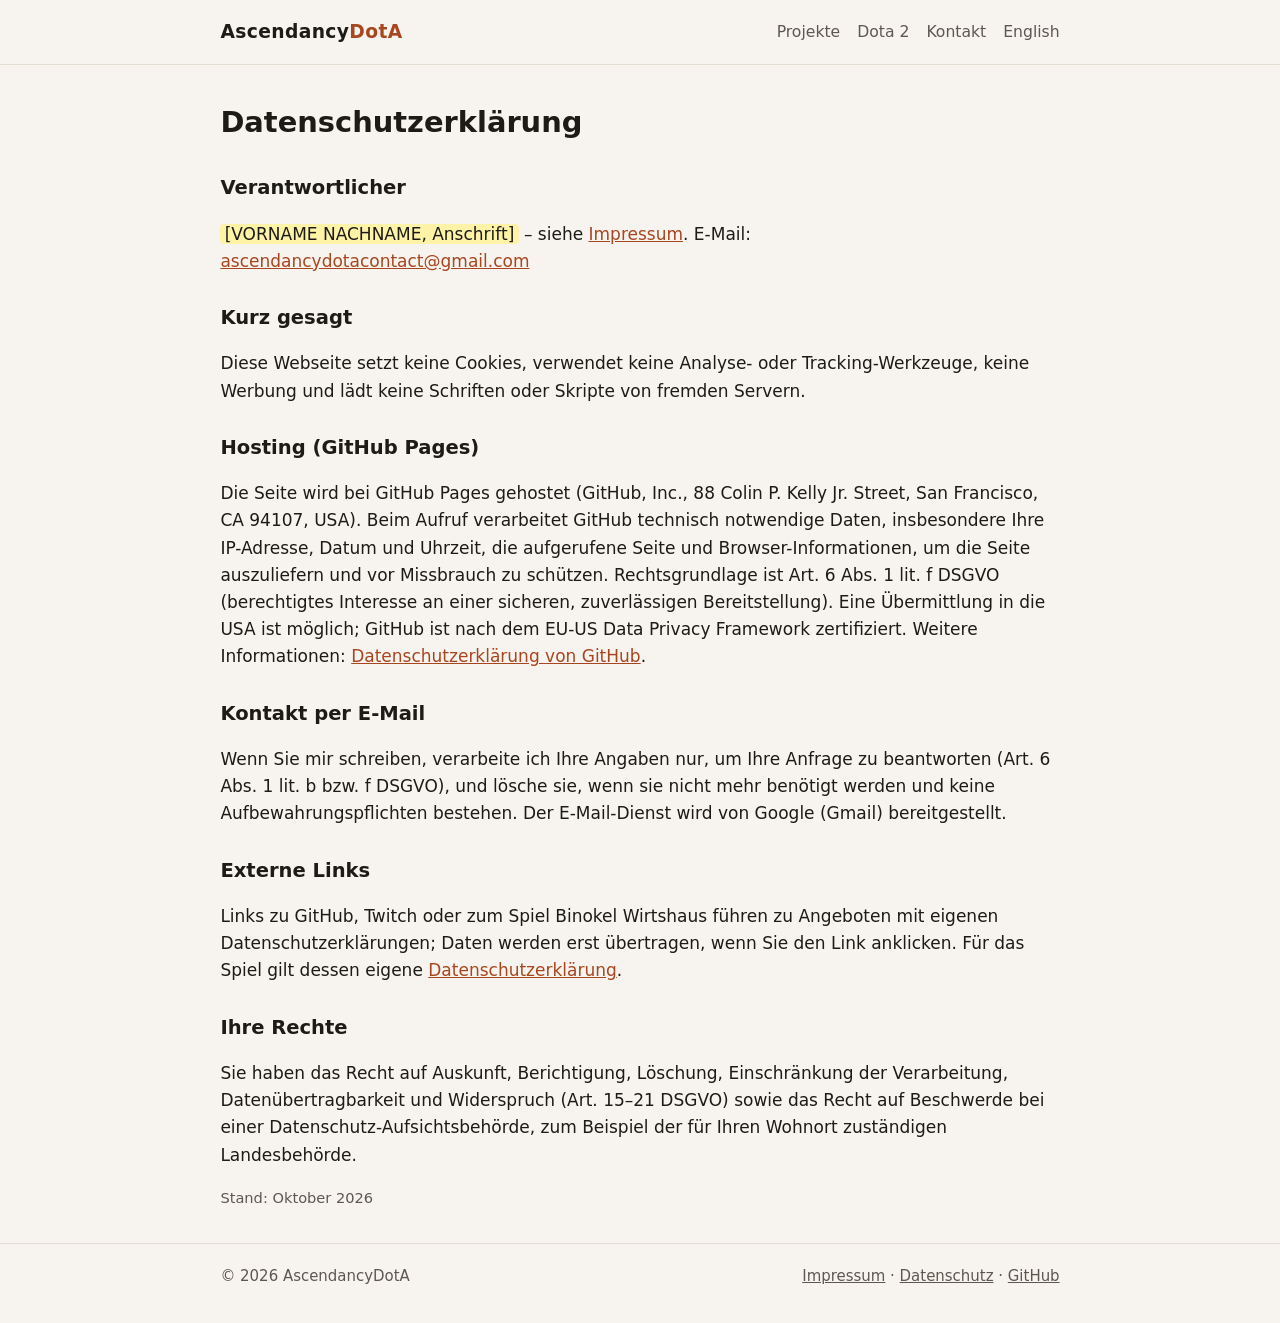
==== datenschutz.html @ 172ce5ed "Developer homepage: de/en, projects, Dota 2, contact, Impressum + Datenschutz (placeholders), no tra" ====
<!doctype html>
<html lang="de">
<head>
<meta charset="utf-8">
<meta name="viewport" content="width=device-width,initial-scale=1">
<title>Datenschutz – AscendancyDotA</title>
<meta name="description" content="Datenschutzerklärung">
<!-- Google Search Console: Bestätigungs-Tag hier einfügen, z. B. <meta name="google-site-verification" content="..."> -->
<link rel="canonical" href="https://ascendancydota.github.io/datenschutz.html">
<link rel="alternate" hreflang="de" href="https://ascendancydota.github.io/">
<link rel="alternate" hreflang="en" href="https://ascendancydota.github.io/en.html">
<link rel="icon" href="favicon.svg" type="image/svg+xml">
<link rel="stylesheet" href="style.css">
</head>
<body>
<header><div class="wrap">
<a class="logo" href="./">Ascendancy<span>DotA</span></a>
<nav><a href="./#projekte">Projekte</a><a href="./#dota">Dota 2</a><a href="./#kontakt">Kontakt</a><a href="en.html" hreflang="en">English</a></nav>
</div></header>
<main class="wrap">

<div class="legal">
<h1>Datenschutzerklärung</h1>
<h2>Verantwortlicher</h2>
<p><span class="todo">[VORNAME NACHNAME, Anschrift]</span> – siehe <a href="impressum.html">Impressum</a>. E-Mail: <a href="mailto:ascendancydotacontact@gmail.com">ascendancydotacontact@gmail.com</a></p>
<h2>Kurz gesagt</h2>
<p>Diese Webseite setzt keine Cookies, verwendet keine Analyse- oder Tracking-Werkzeuge, keine Werbung und lädt keine Schriften oder Skripte von fremden Servern.</p>
<h2>Hosting (GitHub Pages)</h2>
<p>Die Seite wird bei GitHub Pages gehostet (GitHub, Inc., 88 Colin P. Kelly Jr. Street, San Francisco, CA 94107, USA). Beim Aufruf verarbeitet GitHub technisch notwendige Daten, insbesondere Ihre IP-Adresse, Datum und Uhrzeit, die aufgerufene Seite und Browser-Informationen, um die Seite auszuliefern und vor Missbrauch zu schützen. Rechtsgrundlage ist Art. 6 Abs. 1 lit. f DSGVO (berechtigtes Interesse an einer sicheren, zuverlässigen Bereitstellung). Eine Übermittlung in die USA ist möglich; GitHub ist nach dem EU-US Data Privacy Framework zertifiziert. Weitere Informationen: <a href="https://docs.github.com/de/site-policy/privacy-policies/github-general-privacy-statement">Datenschutzerklärung von GitHub</a>.</p>
<h2>Kontakt per E-Mail</h2>
<p>Wenn Sie mir schreiben, verarbeite ich Ihre Angaben nur, um Ihre Anfrage zu beantworten (Art. 6 Abs. 1 lit. b bzw. f DSGVO), und lösche sie, wenn sie nicht mehr benötigt werden und keine Aufbewahrungspflichten bestehen. Der E-Mail-Dienst wird von Google (Gmail) bereitgestellt.</p>
<h2>Externe Links</h2>
<p>Links zu GitHub, Twitch oder zum Spiel Binokel Wirtshaus führen zu Angeboten mit eigenen Datenschutzerklärungen; Daten werden erst übertragen, wenn Sie den Link anklicken. Für das Spiel gilt dessen eigene <a href="https://binokel.tail108204.ts.net/datenschutz.html">Datenschutzerklärung</a>.</p>
<h2>Ihre Rechte</h2>
<p>Sie haben das Recht auf Auskunft, Berichtigung, Löschung, Einschränkung der Verarbeitung, Datenübertragbarkeit und Widerspruch (Art. 15–21 DSGVO) sowie das Recht auf Beschwerde bei einer Datenschutz-Aufsichtsbehörde, zum Beispiel der für Ihren Wohnort zuständigen Landesbehörde.</p>
<p class="small">Stand: Oktober 2026</p>
</div>

</main>
<footer><div class="wrap">
<span>© 2026 AscendancyDotA</span>
<span><a href="impressum.html">Impressum</a> · <a href="datenschutz.html">Datenschutz</a> · <a href="https://github.com/AscendancyDotA">GitHub</a></span>
</div></footer>
</body>
</html>
---- style.css ----
:root{--bg:#f7f4ef;--fg:#1d1b18;--mut:#5d574f;--card:#fffdf9;--line:#e3ddd3;--acc:#a8461f;--acc2:#2f5d50;--todo:#fff3a8}
@media (prefers-color-scheme:dark){:root{--bg:#141311;--fg:#ece7df;--mut:#a69e92;--card:#1d1b18;--line:#2f2c27;--acc:#e0774a;--acc2:#7fb8a5;--todo:#5a4d00}}
*{box-sizing:border-box}
html{font-size:17px}
body{margin:0;background:var(--bg);color:var(--fg);font:1rem/1.6 system-ui,-apple-system,"Segoe UI",Roboto,"Helvetica Neue",Arial,sans-serif}
a{color:var(--acc)}
.wrap{max-width:880px;margin:0 auto;padding:0 1.2rem}
header{border-bottom:1px solid var(--line)}
header .wrap{display:flex;align-items:center;justify-content:space-between;gap:1rem;padding-top:1rem;padding-bottom:1rem}
.logo{font-weight:700;letter-spacing:.02em;color:var(--fg);text-decoration:none;font-size:1.1rem}
.logo span{color:var(--acc)}
nav a{margin-left:1rem;color:var(--mut);text-decoration:none;font-size:.92rem}
nav a:hover{color:var(--fg)}
.hero{padding:3.2rem 0 2rem}
.hero h1{font-size:2.1rem;line-height:1.2;margin:0 0 .6rem}
.hero p{color:var(--mut);font-size:1.12rem;max-width:40rem;margin:0}
.tags{display:flex;flex-wrap:wrap;gap:.5rem;margin-top:1.2rem}
.tag{border:1px solid var(--line);border-radius:999px;padding:.2rem .75rem;font-size:.85rem;color:var(--mut);background:var(--card)}
section{padding:1.6rem 0}
section h2{font-size:1.35rem;margin:0 0 1rem}
.card{background:var(--card);border:1px solid var(--line);border-radius:14px;padding:1.3rem 1.4rem;margin-bottom:1rem}
.card h3{margin:0 0 .3rem;font-size:1.15rem}
.card .sub{color:var(--mut);font-size:.9rem;margin-bottom:.7rem}
.feature{display:grid;grid-template-columns:1.25fr 1fr;gap:1.3rem;align-items:center}
.feature img{width:100%;height:auto;border-radius:10px;border:1px solid var(--line);display:block}
@media (max-width:720px){.feature{grid-template-columns:1fr}.hero h1{font-size:1.7rem}nav a{margin-left:.7rem}}
.btns{display:flex;flex-wrap:wrap;gap:.6rem;margin-top:.9rem}
.btn{display:inline-block;padding:.5rem 1rem;border-radius:9px;background:var(--acc);color:#fff;text-decoration:none;font-weight:600;font-size:.93rem}
.btn.alt{background:transparent;color:var(--acc);border:1px solid var(--acc)}
.grid2{display:grid;grid-template-columns:1fr 1fr;gap:1rem}
@media (max-width:720px){.grid2{grid-template-columns:1fr}}
.small{font-size:.86rem;color:var(--mut)}
footer{border-top:1px solid var(--line);margin-top:2rem}
footer .wrap{padding-top:1.2rem;padding-bottom:2rem;display:flex;flex-wrap:wrap;gap:1rem;justify-content:space-between;color:var(--mut);font-size:.88rem}
footer a{color:var(--mut)}
.legal h1{font-size:1.7rem;margin:2rem 0 1rem}
.legal h2{font-size:1.15rem;margin:1.6rem 0 .4rem}
.todo{background:var(--todo);padding:0 .25rem;border-radius:4px}
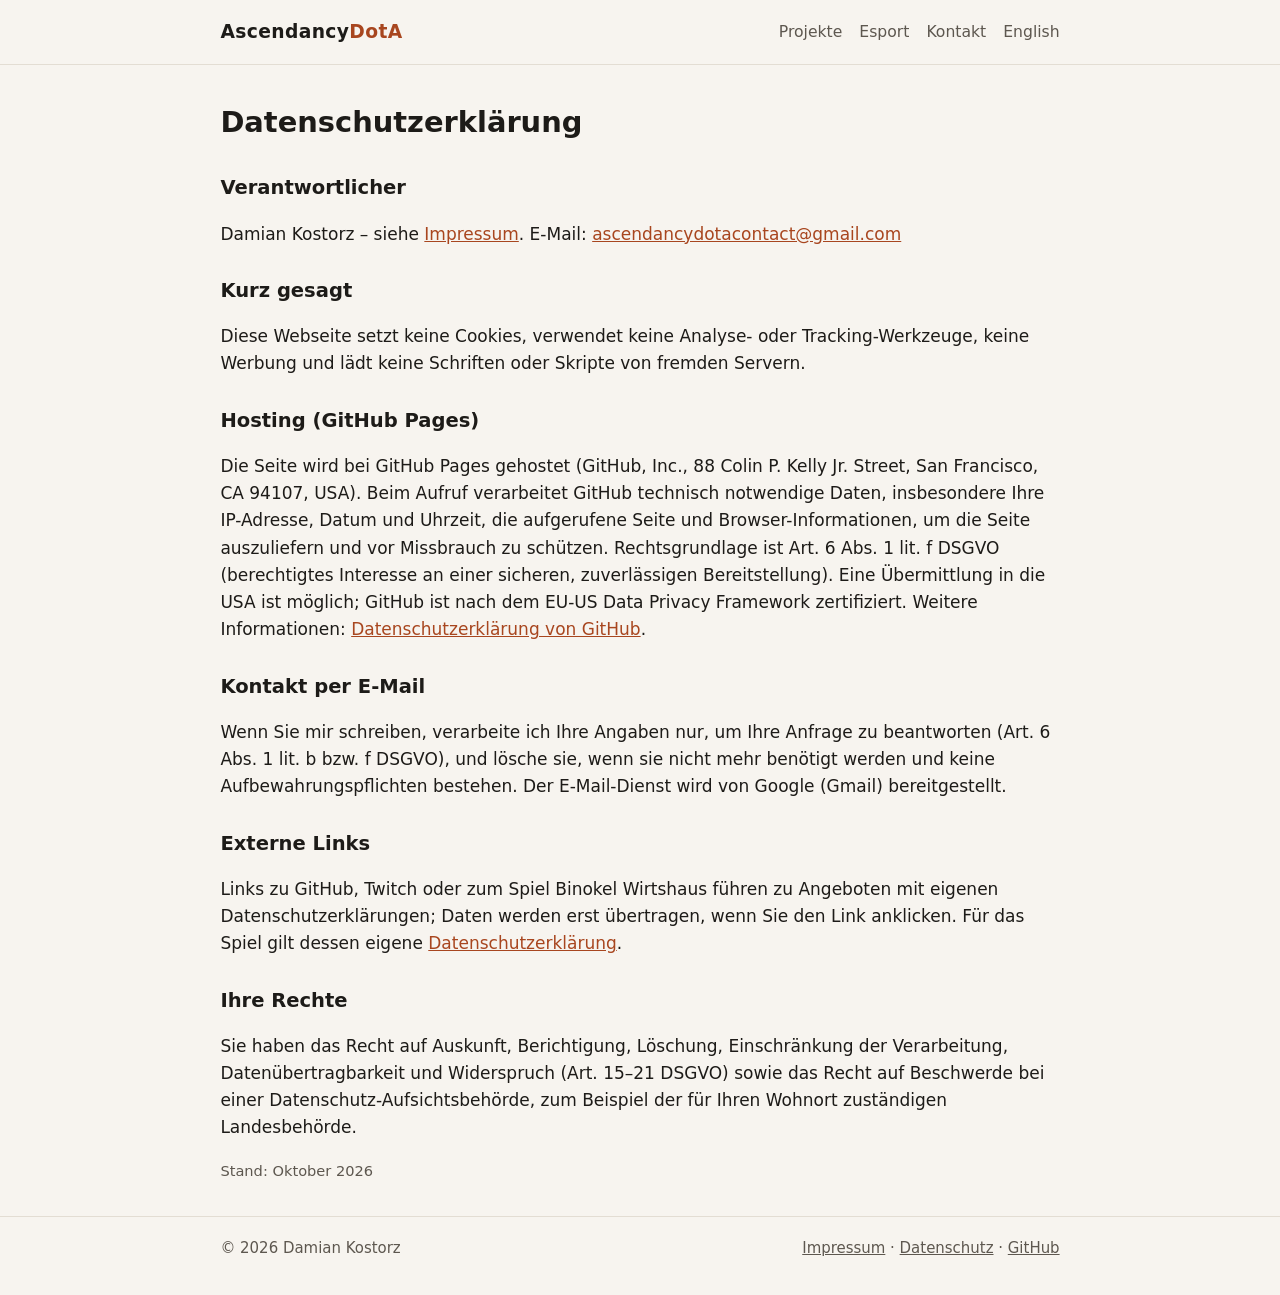
==== commit b95cf67d: "Name, esports credentials from Liquipedia, drop minor repos" ====
--- a/datenschutz.html
+++ b/datenschutz.html
@@ -3,7 +3,7 @@
 <head>
 <meta charset="utf-8">
 <meta name="viewport" content="width=device-width,initial-scale=1">
-<title>Datenschutz – AscendancyDotA</title>
+<title>Datenschutz – Damian Kostorz</title>
 <meta name="description" content="Datenschutzerklärung">
 <!-- Google Search Console: Bestätigungs-Tag hier einfügen, z. B. <meta name="google-site-verification" content="..."> -->
 <link rel="canonical" href="https://ascendancydota.github.io/datenschutz.html">
@@ -15,14 +15,14 @@
 <body>
 <header><div class="wrap">
 <a class="logo" href="./">Ascendancy<span>DotA</span></a>
-<nav><a href="./#projekte">Projekte</a><a href="./#dota">Dota 2</a><a href="./#kontakt">Kontakt</a><a href="en.html" hreflang="en">English</a></nav>
+<nav><a href="./#projekte">Projekte</a><a href="./#dota">Esport</a><a href="./#kontakt">Kontakt</a><a href="en.html" hreflang="en">English</a></nav>
 </div></header>
 <main class="wrap">
 
 <div class="legal">
 <h1>Datenschutzerklärung</h1>
 <h2>Verantwortlicher</h2>
-<p><span class="todo">[VORNAME NACHNAME, Anschrift]</span> – siehe <a href="impressum.html">Impressum</a>. E-Mail: <a href="mailto:ascendancydotacontact@gmail.com">ascendancydotacontact@gmail.com</a></p>
+<p>Damian Kostorz – siehe <a href="impressum.html">Impressum</a>. E-Mail: <a href="mailto:ascendancydotacontact@gmail.com">ascendancydotacontact@gmail.com</a></p>
 <h2>Kurz gesagt</h2>
 <p>Diese Webseite setzt keine Cookies, verwendet keine Analyse- oder Tracking-Werkzeuge, keine Werbung und lädt keine Schriften oder Skripte von fremden Servern.</p>
 <h2>Hosting (GitHub Pages)</h2>
@@ -38,7 +38,7 @@
 
 </main>
 <footer><div class="wrap">
-<span>© 2026 AscendancyDotA</span>
+<span>© 2026 Damian Kostorz</span>
 <span><a href="impressum.html">Impressum</a> · <a href="datenschutz.html">Datenschutz</a> · <a href="https://github.com/AscendancyDotA">GitHub</a></span>
 </div></footer>
 </body>
--- a/style.css
+++ b/style.css
@@ -37,3 +37,5 @@
 .legal h1{font-size:1.7rem;margin:2rem 0 1rem}
 .legal h2{font-size:1.15rem;margin:1.6rem 0 .4rem}
 .todo{background:var(--todo);padding:0 .25rem;border-radius:4px}
+nav a{white-space:nowrap}
+@media (max-width:560px){nav a:not(:last-child){display:none}}
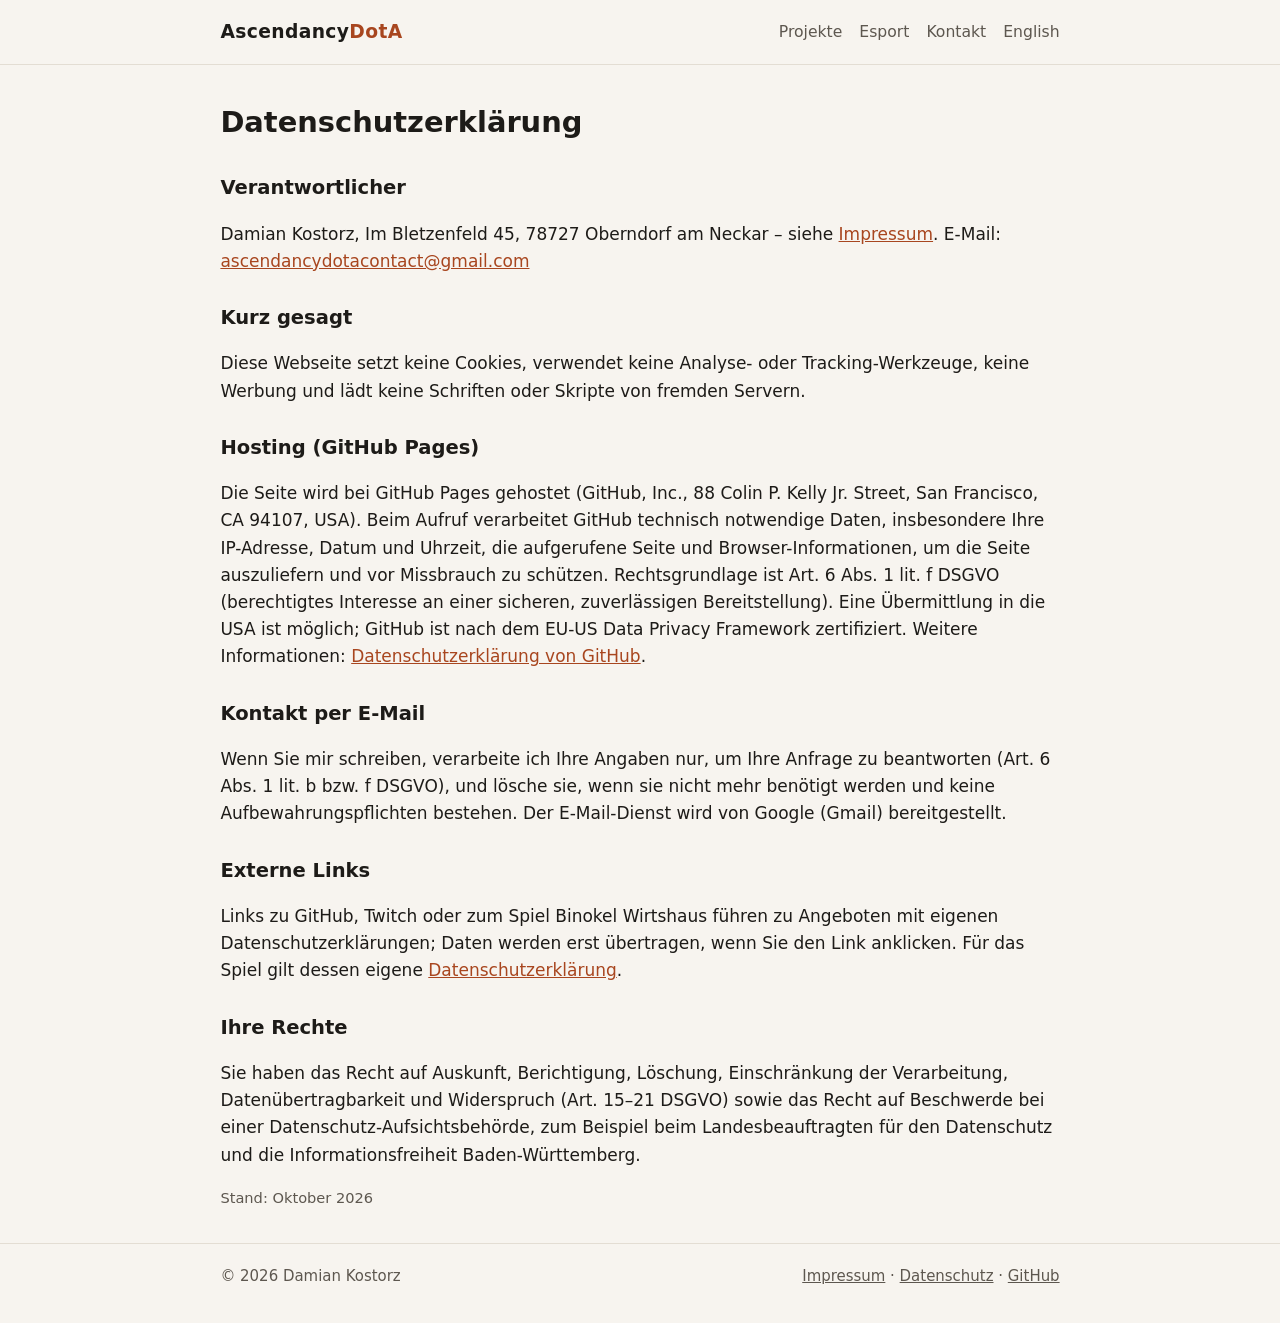
==== commit 83badab4: "Impressum + Datenschutz: operator address from Gewerbeanmeldung" ====
--- a/datenschutz.html
+++ b/datenschutz.html
@@ -22,7 +22,7 @@
 <div class="legal">
 <h1>Datenschutzerklärung</h1>
 <h2>Verantwortlicher</h2>
-<p>Damian Kostorz – siehe <a href="impressum.html">Impressum</a>. E-Mail: <a href="mailto:ascendancydotacontact@gmail.com">ascendancydotacontact@gmail.com</a></p>
+<p>Damian Kostorz, Im Bletzenfeld 45, 78727 Oberndorf am Neckar – siehe <a href="impressum.html">Impressum</a>. E-Mail: <a href="mailto:ascendancydotacontact@gmail.com">ascendancydotacontact@gmail.com</a></p>
 <h2>Kurz gesagt</h2>
 <p>Diese Webseite setzt keine Cookies, verwendet keine Analyse- oder Tracking-Werkzeuge, keine Werbung und lädt keine Schriften oder Skripte von fremden Servern.</p>
 <h2>Hosting (GitHub Pages)</h2>
@@ -32,7 +32,7 @@
 <h2>Externe Links</h2>
 <p>Links zu GitHub, Twitch oder zum Spiel Binokel Wirtshaus führen zu Angeboten mit eigenen Datenschutzerklärungen; Daten werden erst übertragen, wenn Sie den Link anklicken. Für das Spiel gilt dessen eigene <a href="https://binokel.tail108204.ts.net/datenschutz.html">Datenschutzerklärung</a>.</p>
 <h2>Ihre Rechte</h2>
-<p>Sie haben das Recht auf Auskunft, Berichtigung, Löschung, Einschränkung der Verarbeitung, Datenübertragbarkeit und Widerspruch (Art. 15–21 DSGVO) sowie das Recht auf Beschwerde bei einer Datenschutz-Aufsichtsbehörde, zum Beispiel der für Ihren Wohnort zuständigen Landesbehörde.</p>
+<p>Sie haben das Recht auf Auskunft, Berichtigung, Löschung, Einschränkung der Verarbeitung, Datenübertragbarkeit und Widerspruch (Art. 15–21 DSGVO) sowie das Recht auf Beschwerde bei einer Datenschutz-Aufsichtsbehörde, zum Beispiel beim Landesbeauftragten für den Datenschutz und die Informationsfreiheit Baden-Württemberg.</p>
 <p class="small">Stand: Oktober 2026</p>
 </div>
 
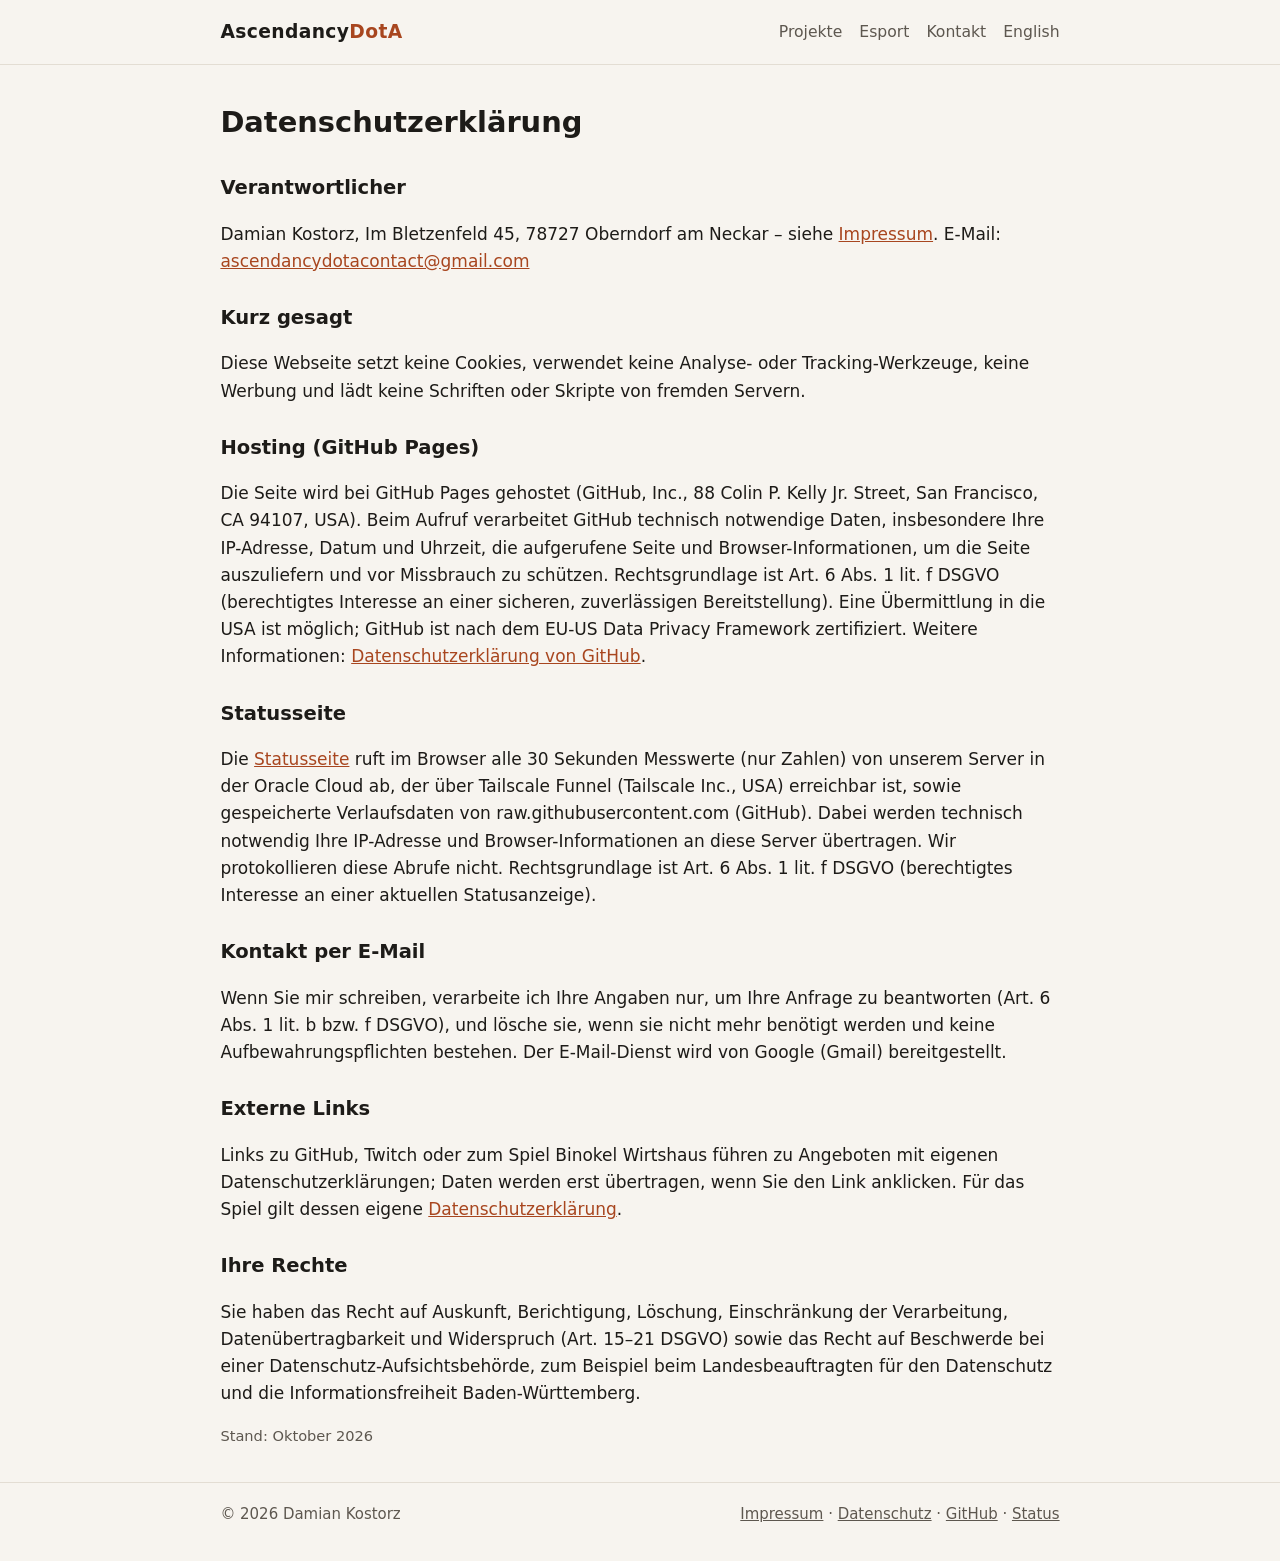
==== commit 4e68a3f3: "Footer: Status link; Datenschutz: status page" ====
--- a/datenschutz.html
+++ b/datenschutz.html
@@ -27,6 +27,8 @@
 <p>Diese Webseite setzt keine Cookies, verwendet keine Analyse- oder Tracking-Werkzeuge, keine Werbung und lädt keine Schriften oder Skripte von fremden Servern.</p>
 <h2>Hosting (GitHub Pages)</h2>
 <p>Die Seite wird bei GitHub Pages gehostet (GitHub, Inc., 88 Colin P. Kelly Jr. Street, San Francisco, CA 94107, USA). Beim Aufruf verarbeitet GitHub technisch notwendige Daten, insbesondere Ihre IP-Adresse, Datum und Uhrzeit, die aufgerufene Seite und Browser-Informationen, um die Seite auszuliefern und vor Missbrauch zu schützen. Rechtsgrundlage ist Art. 6 Abs. 1 lit. f DSGVO (berechtigtes Interesse an einer sicheren, zuverlässigen Bereitstellung). Eine Übermittlung in die USA ist möglich; GitHub ist nach dem EU-US Data Privacy Framework zertifiziert. Weitere Informationen: <a href="https://docs.github.com/de/site-policy/privacy-policies/github-general-privacy-statement">Datenschutzerklärung von GitHub</a>.</p>
+<h2>Statusseite</h2>
+<p>Die <a href="status/">Statusseite</a> ruft im Browser alle 30 Sekunden Messwerte (nur Zahlen) von unserem Server in der Oracle Cloud ab, der über Tailscale Funnel (Tailscale Inc., USA) erreichbar ist, sowie gespeicherte Verlaufsdaten von raw.githubusercontent.com (GitHub). Dabei werden technisch notwendig Ihre IP-Adresse und Browser-Informationen an diese Server übertragen. Wir protokollieren diese Abrufe nicht. Rechtsgrundlage ist Art. 6 Abs. 1 lit. f DSGVO (berechtigtes Interesse an einer aktuellen Statusanzeige).</p>
 <h2>Kontakt per E-Mail</h2>
 <p>Wenn Sie mir schreiben, verarbeite ich Ihre Angaben nur, um Ihre Anfrage zu beantworten (Art. 6 Abs. 1 lit. b bzw. f DSGVO), und lösche sie, wenn sie nicht mehr benötigt werden und keine Aufbewahrungspflichten bestehen. Der E-Mail-Dienst wird von Google (Gmail) bereitgestellt.</p>
 <h2>Externe Links</h2>
@@ -39,7 +41,7 @@
 </main>
 <footer><div class="wrap">
 <span>© 2026 Damian Kostorz</span>
-<span><a href="impressum.html">Impressum</a> · <a href="datenschutz.html">Datenschutz</a> · <a href="https://github.com/AscendancyDotA">GitHub</a></span>
+<span><a href="impressum.html">Impressum</a> · <a href="datenschutz.html">Datenschutz</a> · <a href="https://github.com/AscendancyDotA">GitHub</a> · <a href="status/">Status</a></span>
 </div></footer>
 </body>
 </html>
